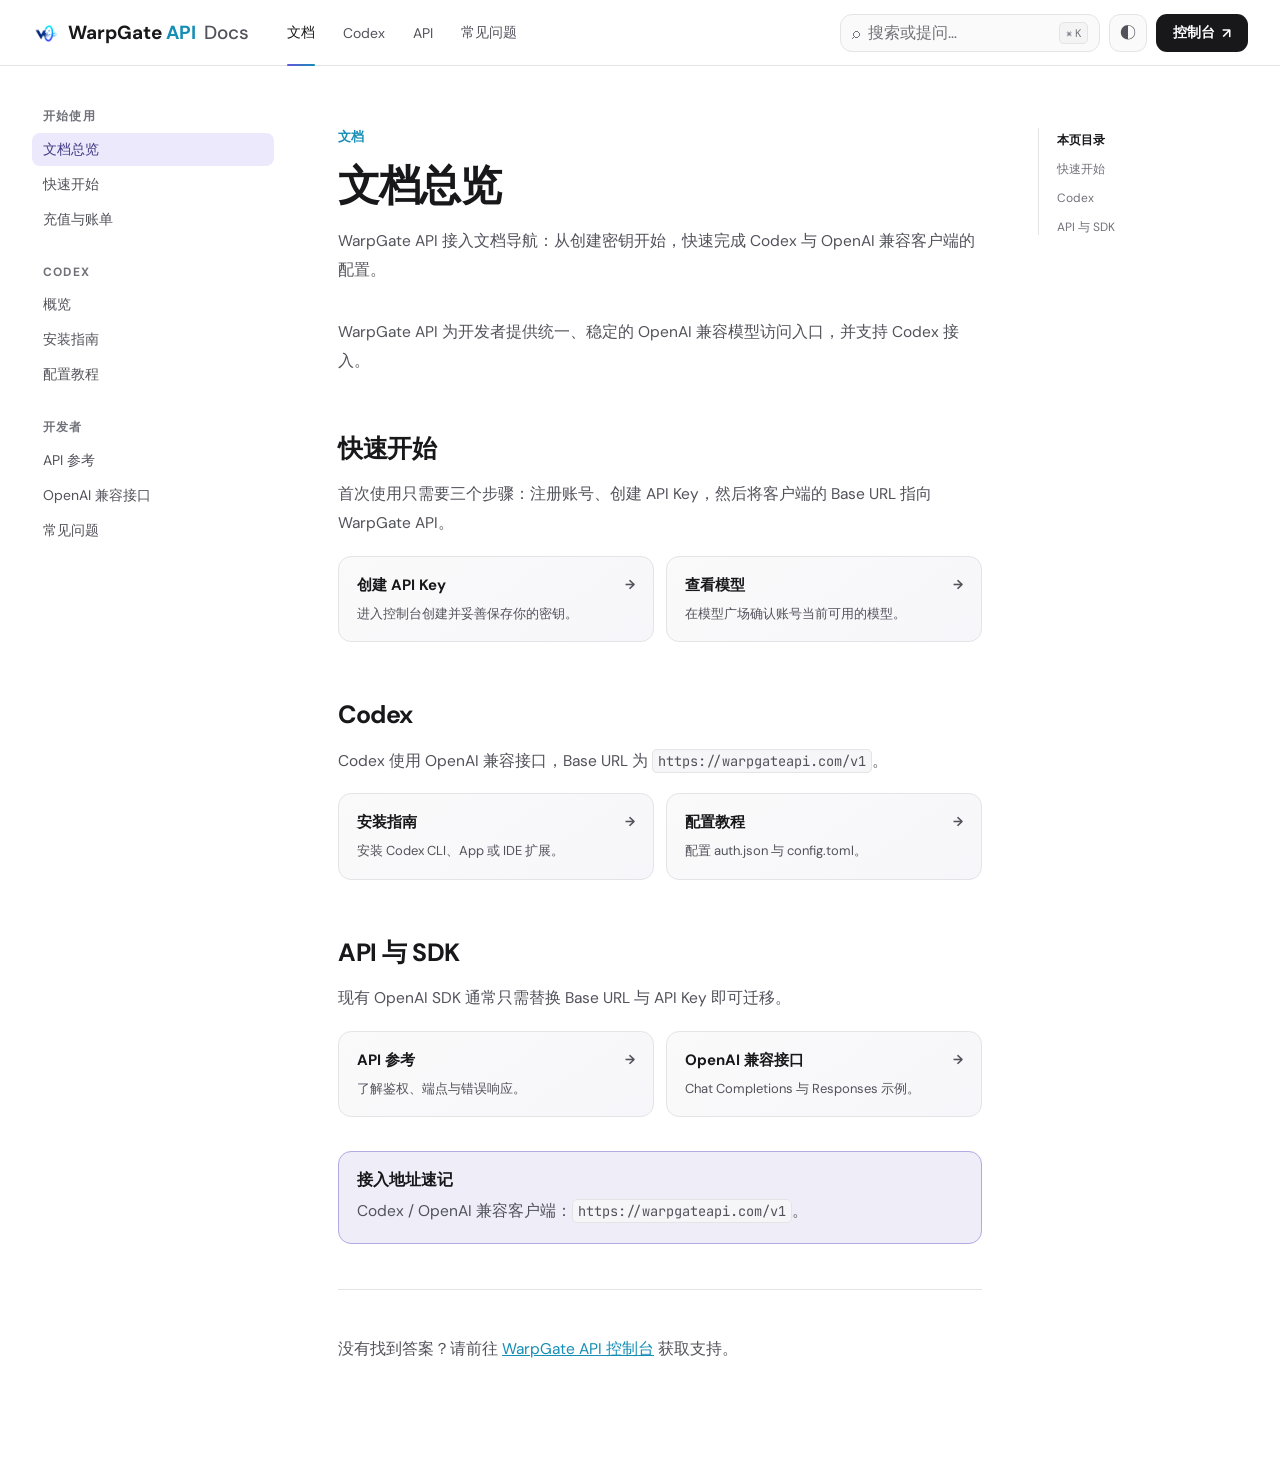
==== docs-site/index.html @ bc100212 "feat: Add the WarpGate API documentation site and related files" ====
<!doctype html>
<html lang="zh-CN">
  <head>
    <meta charset="UTF-8" />
    <meta name="viewport" content="width=device-width, initial-scale=1.0" />
    <meta name="description" content="WarpGate API 文档 — 快速接入 Codex 与 OpenAI 兼容客户端。" />
    <meta name="theme-color" content="#09090b" />
    <title>WarpGate API Docs</title>
    <link rel="preconnect" href="https://fonts.googleapis.com" />
    <link rel="preconnect" href="https://fonts.gstatic.com" crossorigin />
    <link href="https://fonts.googleapis.com/css2?family=DM+Sans:wght@400;500;600;700&family=JetBrains+Mono:wght@400;500&display=swap" rel="stylesheet" />
    <link rel="stylesheet" href="./styles.css" />
  </head>
  <body>
    <header class="topbar">
      <a class="brand" href="#/docs" aria-label="WarpGate API Docs 首页">
        <img class="brand-logo" src="./logo_warpgate.png" alt="" aria-hidden="true" />
        <span>WarpGate <b>API</b></span><em>Docs</em>
      </a>
      <nav class="topnav" aria-label="主导航">
        <a href="#/docs" data-nav="docs">文档</a>
        <a href="#/docs/codex" data-nav="codex">Codex</a>
        <a href="#/docs/api" data-nav="api">API</a>
        <a href="#/docs/faq" data-nav="faq">常见问题</a>
      </nav>
      <div class="top-actions">
        <button class="search-trigger" id="search-trigger" aria-label="搜索文档"><span>⌕</span> 搜索或提问… <kbd>⌘ K</kbd></button>
        <button class="icon-button" id="theme-toggle" aria-label="切换主题">◐</button>
        <a class="console-button" href="https://warpgateapi.com/dashboard" target="_blank" rel="noreferrer">控制台 <span>↗</span></a>
        <button class="menu-button" id="menu-button" aria-label="打开菜单">☰</button>
      </div>
    </header>

    <div class="page-shell">
      <aside class="sidebar" id="sidebar">
        <nav id="sidebar-nav" aria-label="文档导航"></nav>
      </aside>
      <main class="content"><article id="article"></article></main>
      <aside class="toc"><div><strong>本页目录</strong><nav id="toc-nav"></nav></div></aside>
    </div>

    <div class="search-modal" id="search-modal" aria-hidden="true">
      <div class="search-backdrop"></div>
      <section class="search-panel" role="dialog" aria-modal="true" aria-label="搜索文档">
        <div class="search-input-wrap"><span>⌕</span><input id="search-input" placeholder="搜索文档…" autocomplete="off" /><kbd>ESC</kbd></div>
        <div class="search-results" id="search-results"></div>
        <footer><span>↑↓ 选择</span><span>↵ 打开</span></footer>
      </section>
    </div>
    <script src="./app.js"></script>
  </body>
</html>
---- docs-site/styles.css ----
:root{--bg:#0b0b0d;--panel:#111114;--panel-2:#17171b;--text:#f4f4f5;--muted:#a1a1aa;--faint:#71717a;--line:#27272a;--brand:#7c6cff;--brand-2:#39c6f0;--code:#15151a;--shadow:0 24px 80px #0008;color-scheme:dark}
:root.light{--bg:#fff;--panel:#fafafa;--panel-2:#f4f4f5;--text:#18181b;--muted:#52525b;--faint:#71717a;--line:#e4e4e7;--brand:#6555db;--brand-2:#158db5;--code:#f6f6f8;--shadow:0 24px 80px #18181b20;color-scheme:light}
*{box-sizing:border-box}html{scroll-behavior:smooth}body{margin:0;background:var(--bg);color:var(--text);font-family:"DM Sans","PingFang SC",sans-serif;-webkit-font-smoothing:antialiased}.topbar{height:66px;position:fixed;inset:0 0 auto;z-index:40;display:flex;align-items:center;gap:38px;padding:0 32px;background:color-mix(in srgb,var(--bg) 88%,transparent);border-bottom:1px solid var(--line);backdrop-filter:blur(16px)}.brand{display:flex;align-items:center;gap:8px;color:var(--text);text-decoration:none;font-size:19px;font-weight:700;white-space:nowrap}.brand b{color:var(--brand-2)}.brand em{font-style:normal;font-weight:500;color:var(--muted)}.brand-mark{width:25px;height:25px;border-radius:8px;background:linear-gradient(135deg,var(--brand),var(--brand-2));display:grid;place-items:center;transform:rotate(-8deg);box-shadow:0 0 28px color-mix(in srgb,var(--brand) 40%,transparent)}.brand-mark span{width:8px;height:14px;border-radius:5px;background:var(--bg);transform:rotate(35deg)}.topnav{display:flex;align-items:center;gap:28px;height:100%}.topnav a{color:var(--muted);text-decoration:none;font-size:14px;height:100%;display:flex;align-items:center;position:relative}.topnav a:hover,.topnav a.active{color:var(--text)}.topnav a.active:after{content:"";position:absolute;bottom:-1px;left:0;right:0;height:2px;background:linear-gradient(90deg,var(--brand),var(--brand-2));border-radius:2px}.top-actions{margin-left:auto;display:flex;gap:9px;align-items:center}.search-trigger{width:260px;height:38px;padding:0 11px;border:1px solid var(--line);border-radius:12px;background:var(--panel);color:var(--faint);display:flex;align-items:center;gap:8px;text-align:left}.search-trigger kbd{margin-left:auto}.search-trigger:hover{border-color:var(--faint)}kbd{font:11px "DM Sans";border:1px solid var(--line);background:var(--panel-2);border-radius:5px;padding:3px 6px;color:var(--faint)}button{font:inherit;cursor:pointer}.icon-button,.menu-button{height:38px;width:38px;border:1px solid var(--line);border-radius:11px;background:var(--panel);color:var(--muted)}.console-button{height:38px;padding:0 17px;border-radius:11px;background:var(--text);color:var(--bg);display:flex;align-items:center;gap:7px;text-decoration:none;font-size:14px;font-weight:600}.menu-button{display:none}.page-shell{display:grid;grid-template-columns:250px minmax(0,760px) 210px;justify-content:center;gap:56px;padding:66px 32px 0}.sidebar{position:sticky;top:66px;height:calc(100vh - 66px);padding:42px 8px 24px 0;overflow-y:auto}.sidebar nav>div{margin-bottom:28px}.sidebar h3{font-size:12px;text-transform:uppercase;letter-spacing:.1em;color:var(--faint);margin:0 0 8px;padding:0 11px}.sidebar a{display:flex;align-items:center;gap:9px;padding:7px 11px;border-radius:8px;color:var(--muted);text-decoration:none;font-size:14px;margin:2px 0}.sidebar a:hover{background:var(--panel);color:var(--text)}.sidebar a.active{background:color-mix(in srgb,var(--brand) 13%,transparent);color:color-mix(in srgb,var(--brand) 55%,var(--text))}.sidebar-card{margin:24px 7px 0;padding:13px;border:1px solid var(--line);border-radius:12px;display:flex;align-items:center;gap:9px;color:var(--muted)}.sidebar-card div{display:flex;flex-direction:column;flex:1}.sidebar-card strong{font-size:12px;color:var(--text)}.sidebar-card small{font-size:10px;margin-top:2px}.status-dot{width:8px;height:8px;border-radius:50%;background:#22c55e;box-shadow:0 0 10px #22c55e}.content{min-height:100vh;padding:62px 0 100px}.eyebrow{color:var(--brand-2);font-size:13px;font-weight:600;margin-bottom:16px}.content h1{font-size:42px;line-height:1.12;letter-spacing:-.035em;margin:0 0 18px}.lead{font-size:19px;line-height:1.7;color:var(--muted);margin:0 0 34px}.content h2{scroll-margin-top:90px;font-size:25px;letter-spacing:-.02em;margin:52px 0 14px;padding-top:4px}.content h3{scroll-margin-top:90px;font-size:18px;margin:30px 0 10px}.content p,.content li{font-size:15.5px;line-height:1.85;color:var(--muted)}.content a{color:var(--brand-2)}.content hr{border:0;border-top:1px solid var(--line);margin:45px 0}.article-actions{display:flex;gap:0;margin:0 0 42px}.article-actions button{border:1px solid var(--line);background:var(--panel);color:var(--muted);height:36px;padding:0 13px}.article-actions button:first-child{border-radius:9px 0 0 9px}.article-actions button:last-child{border-radius:0 9px 9px 0;border-left:0}.doc-grid{display:grid;grid-template-columns:repeat(2,1fr);gap:12px;margin:18px 0 34px}.doc-card{border:1px solid var(--line);border-radius:13px;padding:18px;text-decoration:none!important;background:linear-gradient(145deg,var(--panel),color-mix(in srgb,var(--panel) 75%,var(--brand) 3%));transition:.2s}.doc-card:hover{border-color:color-mix(in srgb,var(--brand) 55%,var(--line));transform:translateY(-2px)}.doc-card strong{display:block;color:var(--text);font-size:15px;margin-bottom:7px}.doc-card span{font-size:13px;line-height:1.5;color:var(--muted)}.callout{border:1px solid color-mix(in srgb,var(--brand) 40%,var(--line));border-radius:13px;background:color-mix(in srgb,var(--brand) 8%,var(--panel));padding:17px 18px;margin:22px 0}.callout strong{color:var(--text)}.callout p{margin:6px 0 0}.code-block{position:relative;margin:18px 0 28px;border:1px solid var(--line);border-radius:13px;overflow:hidden;background:var(--code)}.code-title{padding:9px 14px;border-bottom:1px solid var(--line);font-size:12px;color:var(--faint)}pre{margin:0;padding:18px;overflow:auto;font:13px/1.7 "JetBrains Mono",monospace;color:var(--text)}code{font-family:"JetBrains Mono",monospace;font-size:.88em;background:var(--code);border:1px solid var(--line);border-radius:5px;padding:2px 5px}.copy-code{position:absolute;right:10px;top:8px;border:0;background:var(--panel-2);color:var(--muted);border-radius:6px;padding:5px 8px;font-size:11px}.steps{counter-reset:step;list-style:none;padding:0;margin:20px 0}.steps li{position:relative;padding:0 0 26px 44px}.steps li:before{counter-increment:step;content:counter(step);position:absolute;left:0;top:2px;width:25px;height:25px;display:grid;place-items:center;border:1px solid var(--line);border-radius:50%;font-size:12px;color:var(--text);background:var(--panel)}.steps li:not(:last-child):after{content:"";position:absolute;left:12px;top:30px;bottom:2px;width:1px;background:var(--line)}.steps strong{display:block;color:var(--text)}.toc{padding-top:62px}.toc>div{position:sticky;top:106px;border-left:1px solid var(--line);padding-left:18px}.toc strong{font-size:12px;color:var(--text)}.toc a{display:block;text-decoration:none;color:var(--faint);font-size:12px;line-height:1.4;margin:12px 0}.toc a:hover,.toc a.active{color:var(--brand-2)}.search-modal{display:none;position:fixed;inset:0;z-index:80}.search-modal.open{display:block}.search-backdrop{position:absolute;inset:0;background:#0009;backdrop-filter:blur(4px)}.search-panel{position:relative;width:min(620px,calc(100% - 28px));margin:12vh auto 0;background:var(--panel);border:1px solid var(--line);border-radius:16px;box-shadow:var(--shadow);overflow:hidden}.search-input-wrap{display:flex;align-items:center;gap:10px;padding:14px;border-bottom:1px solid var(--line)}.search-input-wrap input{flex:1;border:0;outline:0;background:transparent;color:var(--text);font:16px inherit}.search-results{max-height:380px;overflow:auto;padding:8px}.search-result{display:block;padding:12px;border-radius:9px;text-decoration:none}.search-result:hover,.search-result.selected{background:var(--panel-2)}.search-result strong{display:block;color:var(--text);font-size:14px}.search-result span{display:block;color:var(--faint);font-size:12px;margin-top:3px}.empty{padding:50px;text-align:center;color:var(--faint)}.search-panel footer{display:flex;gap:16px;padding:10px 14px;border-top:1px solid var(--line);font-size:11px;color:var(--faint)}
@media(max-width:1100px){.page-shell{grid-template-columns:220px minmax(0,720px);gap:38px}.toc{display:none}.topnav{display:none}}
@media(max-width:760px){.topbar{height:60px;padding:0 16px}.brand{font-size:17px}.search-trigger,.console-button,.icon-button{display:none}.menu-button{display:block}.page-shell{display:block;padding:60px 20px 0}.sidebar{position:fixed;z-index:35;top:60px;left:0;bottom:0;width:280px;height:auto;padding:24px 18px;background:var(--bg);border-right:1px solid var(--line);transform:translateX(-101%);transition:.25s}.sidebar.open{transform:translateX(0)}.content{padding:42px 0 70px}.content h1{font-size:34px}.lead{font-size:17px}.doc-grid{grid-template-columns:1fr}}
.brand-logo{width:28px;height:28px;object-fit:contain}
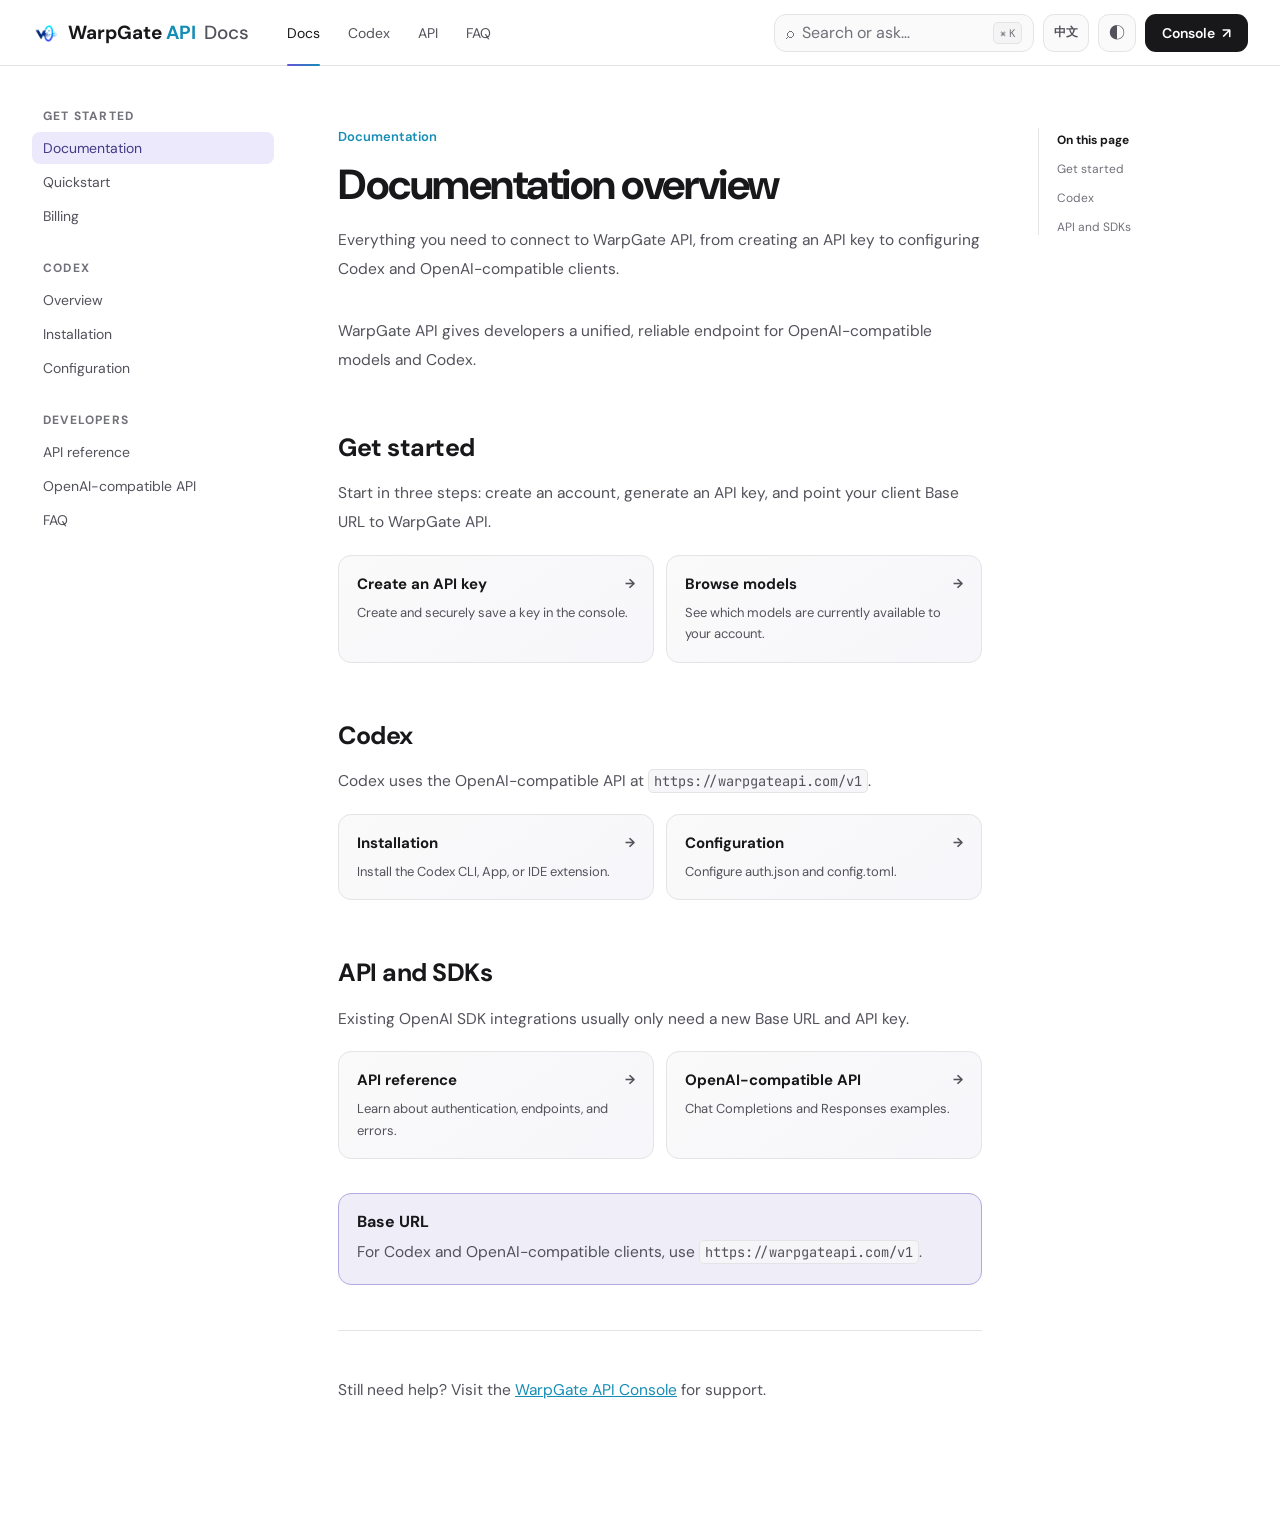
==== commit c69c991a: "feat: Added multilingual support, updated document navigation and user interface elements" ====
--- a/docs-site/index.html
+++ b/docs-site/index.html
@@ -13,7 +13,7 @@
   </head>
   <body>
     <header class="topbar">
-      <a class="brand" href="#/docs" aria-label="WarpGate API Docs 首页">
+      <a class="brand" id="brand-link" href="#/docs" aria-label="WarpGate API Docs 首页">
         <img class="brand-logo" src="./logo_warpgate.png" alt="" aria-hidden="true" />
         <span>WarpGate <b>API</b></span><em>Docs</em>
       </a>
@@ -25,6 +25,7 @@
       </nav>
       <div class="top-actions">
         <button class="search-trigger" id="search-trigger" aria-label="搜索文档"><span>⌕</span> 搜索或提问… <kbd>⌘ K</kbd></button>
+        <button class="language-button" id="language-toggle" aria-label="Switch to English">EN</button>
         <button class="icon-button" id="theme-toggle" aria-label="切换主题">◐</button>
         <a class="console-button" href="https://warpgateapi.com/dashboard" target="_blank" rel="noreferrer">控制台 <span>↗</span></a>
         <button class="menu-button" id="menu-button" aria-label="打开菜单">☰</button>
@@ -36,15 +37,15 @@
         <nav id="sidebar-nav" aria-label="文档导航"></nav>
       </aside>
       <main class="content"><article id="article"></article></main>
-      <aside class="toc"><div><strong>本页目录</strong><nav id="toc-nav"></nav></div></aside>
+      <aside class="toc"><div><strong id="toc-title">本页目录</strong><nav id="toc-nav"></nav></div></aside>
     </div>
 
     <div class="search-modal" id="search-modal" aria-hidden="true">
       <div class="search-backdrop"></div>
-      <section class="search-panel" role="dialog" aria-modal="true" aria-label="搜索文档">
+      <section class="search-panel" id="search-panel" role="dialog" aria-modal="true" aria-label="搜索文档">
         <div class="search-input-wrap"><span>⌕</span><input id="search-input" placeholder="搜索文档…" autocomplete="off" /><kbd>ESC</kbd></div>
         <div class="search-results" id="search-results"></div>
-        <footer><span>↑↓ 选择</span><span>↵ 打开</span></footer>
+        <footer><span id="search-select">↑↓ 选择</span><span id="search-open">↵ 打开</span></footer>
       </section>
     </div>
     <script src="./app.js"></script>
--- a/docs-site/styles.css
+++ b/docs-site/styles.css
@@ -4,3 +4,5 @@
 @media(max-width:1100px){.page-shell{grid-template-columns:220px minmax(0,720px);gap:38px}.toc{display:none}.topnav{display:none}}
 @media(max-width:760px){.topbar{height:60px;padding:0 16px}.brand{font-size:17px}.search-trigger,.console-button,.icon-button{display:none}.menu-button{display:block}.page-shell{display:block;padding:60px 20px 0}.sidebar{position:fixed;z-index:35;top:60px;left:0;bottom:0;width:280px;height:auto;padding:24px 18px;background:var(--bg);border-right:1px solid var(--line);transform:translateX(-101%);transition:.25s}.sidebar.open{transform:translateX(0)}.content{padding:42px 0 70px}.content h1{font-size:34px}.lead{font-size:17px}.doc-grid{grid-template-columns:1fr}}
 .brand-logo{width:28px;height:28px;object-fit:contain}
+.code-block{background:#1e1e1e;border-color:#2d2d30}.code-title{display:flex;align-items:center;gap:8px;background:#181818;border-color:#2d2d30;color:#a9a9a9}.code-language-dot{width:7px;height:7px;border-radius:50%;background:#569cd6;box-shadow:0 0 10px #569cd677}.code-block pre{color:#d4d4d4;tab-size:2}.code-content{display:block;min-width:max-content!important;background:transparent!important;border:0!important;border-radius:0!important;padding:0!important;font-size:inherit!important}.token-keyword{color:#c586c0}.token-string{color:#ce9178}.token-number{color:#b5cea8}.token-comment{color:#6a9955;font-style:italic}.token-function{color:#dcdcaa}.token-property{color:#9cdcfe}.copy-code{top:6px;border:1px solid #3c3c3c;background:#252526;color:#c8c8c8;padding:5px 9px}.copy-code:hover{background:#333337;color:#fff}.code-tabs{margin:18px 0 30px}.code-tab-list{display:flex;gap:3px;border-bottom:1px solid var(--line)}.code-tab{position:relative;border:0;background:transparent;color:var(--faint);padding:10px 16px;font-size:13px}.code-tab:hover,.code-tab.active{color:var(--text)}.code-tab.active:after{content:"";position:absolute;left:10px;right:10px;bottom:-1px;height:2px;border-radius:2px;background:var(--brand-2)}.code-tab-panel{display:none}.code-tab-panel.active{display:block}.code-tabs .code-block{margin-top:12px;margin-bottom:0}
+.language-button{height:38px;min-width:44px;padding:0 10px;border:1px solid var(--line);border-radius:11px;background:var(--panel);color:var(--muted);font-size:12px;font-weight:600}.language-button:hover{border-color:var(--faint);color:var(--text)}
